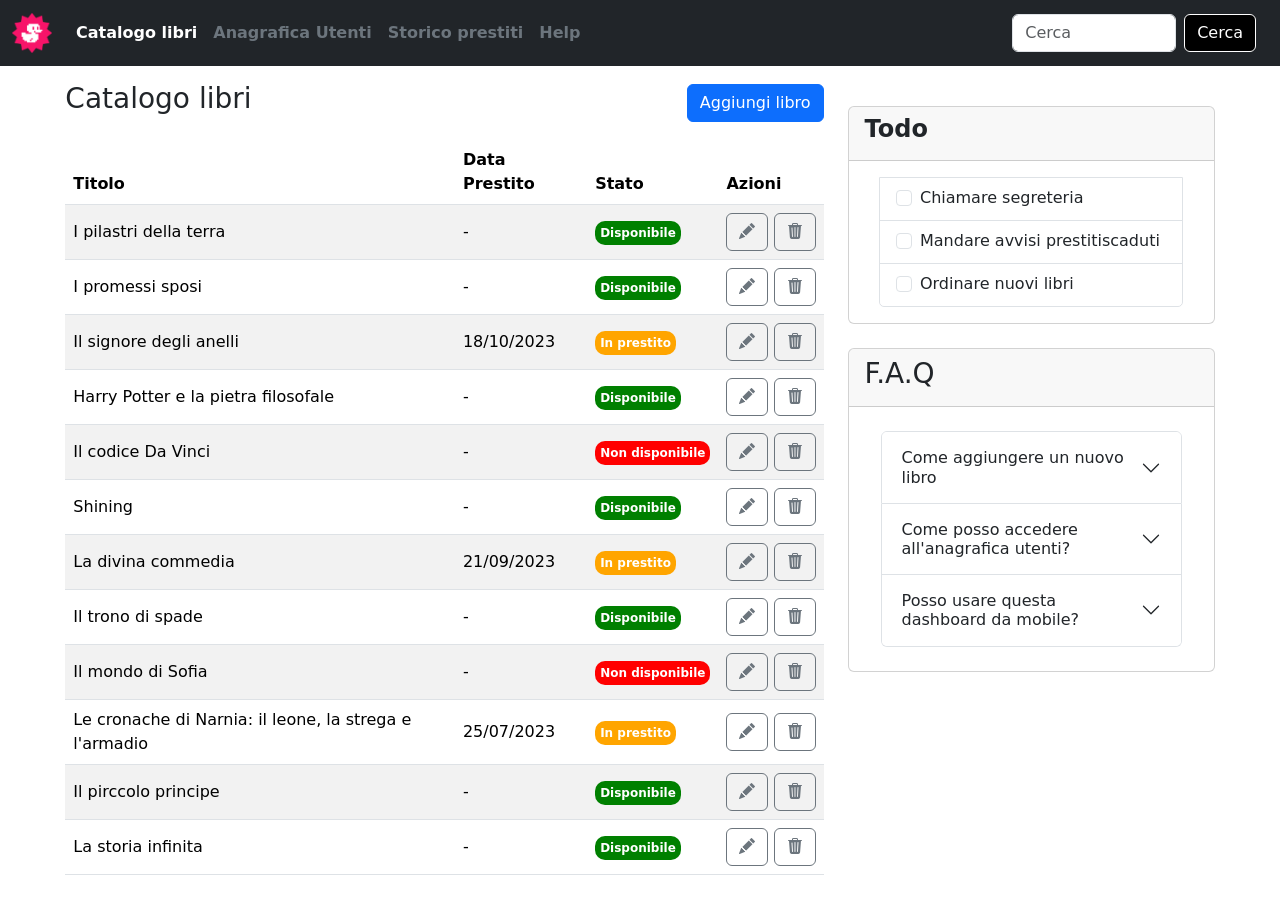
==== index.htm @ d7eb70a1 "Sistemati commenti html per migliorare la leggibilità del codice" ====
<!DOCTYPE html>
<html lang="it">

<head>
    <meta charset="UTF-8">
    <meta name="viewport" content="width=device-width, initial-scale=1.0">
    <!--
        Collegament bootstrap CSS
    -->
    <link href="https://cdn.jsdelivr.net/npm/bootstrap@5.3.3/dist/css/bootstrap.min.css" rel="stylesheet"
        integrity="sha384-QWTKZyjpPEjISv5WaRU9OFeRpok6YctnYmDr5pNlyT2bRjXh0JMhjY6hW+ALEwIH" crossorigin="anonymous">

    <!--
            Collegamento bootstrap icone
        -->
    <link rel="stylesheet" href="https://cdn.jsdelivr.net/npm/bootstrap-icons@1.13.1/font/bootstrap-icons.min.css">

    <!--
        Collegamento CSS
    -->
    <link rel="stylesheet" href="./css/style.css">
    <title>Document</title>
</head>

<body>
    <header>
        <!--
            NAVBAR
        -->
        <nav class="navbar navbar-expand-lg bg-dark mb-3 ">
            <div class="container-fluid">
                <a class="navbar-brand" href="#">
                    <img src="./img/duck.png" alt="Icona papera" width="40" height="40">
                </a>
                <button class="navbar-toggler" type="button" data-bs-toggle="collapse" data-bs-target="#navbarNav"
                    aria-controls="navbarNav" aria-expanded="false" aria-label="Toggle navigation">
                    <span class="navbar-toggler-icon"></span>
                </button>
                <div class="collapse navbar-collapse" id="navbarNav">
                    <ul class="navbar-nav text-nowrap">
                        <li class="nav-item ">
                            <a class="nav-link active" aria-current="page" href="#">Catalogo libri</a>
                        </li>
                        <li class="nav-item">
                            <a class="nav-link" href="#">Anagrafica Utenti</a>
                        </li>
                        <li class="nav-item">
                            <a class="nav-link" href="#">Storico prestiti</a>
                        </li>
                        <li class="nav-item">
                            <a class="nav-link" href="#">Help</a>
                        </li>
                    </ul>
                    <div class="container-fluid">
                        <form class="d-flex justify-content-end form-navbar" role="search">
                            <input class="form-control me-2 w-25" type="search" placeholder="Cerca"
                                aria-label="Search" />
                            <button class="btn btn-outline-success" type="submit">Cerca</button>
                        </form>
                    </div>
                </div>
            </div>
        </nav>
    </header>
    <main>
        <!--
            LIBRI DISPONIBILI
        -->
        <div class="wrapper col 12 col-lg-11 m-auto pb-3">
            <section class="library-table container col-12 col-md-12 col-lg-8">
                <header class="d-flex justify-content-between align-items-center">
                    <h3>Catalogo libri</h3>
                    <button type="button" class="btn btn-primary">Aggiungi libro</button>
                </header>
                <div class="table-responsive">
                    <table class="table table-striped table-hover mt-3">
                        <thead class="table-default">
                            <tr>
                                <th scope="col" class="title-column">Titolo</th>
                                <th scope="col" class="date-column d-none d-md-table-cell">Data Prestito</th>
                                <th scope="col" class="status-column">Stato</th>
                                <th scope="col" class="actions-column">Azioni</th>
                            </tr>
                        </thead>
                        <tbody>
                            <tr>
                                <td class="title-book">I pilastri della terra</td>
                                <td class="status-column d-none d-md-table-cell">-</td>
                                <td class="fw-bold">
                                    <span class="status-available">Disponibile</span>
                                </td>
                                <td>
                                    <div class="btn-table-contain text-nowrap">
                                        <button type="button" class="btn btn-outline-secondary">
                                            <i class="bi bi-pencil-fill"></i>
                                        </button>
                                        <button type="button" class="btn btn-outline-secondary">
                                            <i class="bi bi-trash3-fill"></i>
                                        </button>
                                    </div>
                                </td>
                            </tr>
                            <tr>
                                <td class="title-book">I promessi sposi</td>
                                <td class="date-column d-none d-md-table-cell">-</td>
                                <td class="fw-bold">
                                    <span class="status-available">Disponibile</span>
                                </td>
                                <td>
                                    <div class="btn-table-contain ">
                                        <button type="button" class="btn btn-outline-secondary">
                                            <i class="bi bi-pencil-fill"></i>
                                        </button>
                                        <button type="button" class="btn btn-outline-secondary">
                                            <i class="bi bi-trash3-fill"></i>
                                        </button>
                                    </div>
                                </td>
                            </tr>
                            <tr>
                                <td class="title-book">Il signore degli anelli</td>
                                <td class="date-column d-none d-md-table-cell">18/10/2023</td>
                                <td class="fw-bold">
                                    <span class="status-on-loan">In prestito</span>
                                </td>
                                <td>
                                    <div class="btn-table-contain">
                                        <button type="button" class="btn btn-outline-secondary">
                                            <i class="bi bi-pencil-fill"></i>
                                        </button>
                                        <button type="button" class="btn btn-outline-secondary">
                                            <i class="bi bi-trash3-fill"></i>
                                        </button>
                                    </div>
                                </td>
                            </tr>
                            <tr>
                                <td class="title-book">Harry Potter e la pietra filosofale</td>
                                <td class="date-column d-none d-md-table-cell">-</td>
                                <td class="fw-bold">
                                    <span class="status-available">Disponibile</span>
                                </td>
                                <td>
                                    <div class="btn-table-contain">
                                        <button type="button" class="btn btn-outline-secondary">
                                            <i class="bi bi-pencil-fill"></i>
                                        </button>
                                        <button type="button" class="btn btn-outline-secondary">
                                            <i class="bi bi-trash3-fill"></i>
                                        </button>
                                    </div>
                                </td>
                            </tr>
                            <tr>
                                <td class="title-book">Il codice Da Vinci</td>
                                <td class="date-column d-none d-md-table-cell">-</td>
                                <td class="fw-bold">
                                    <span class="status-sold-out">Non disponibile</span>
                                </td>
                                <td>
                                    <div class="btn-table-contain">
                                        <button type="button" class="btn btn-outline-secondary">
                                            <i class="bi bi-pencil-fill"></i>
                                        </button>
                                        <button type="button" class="btn btn-outline-secondary">
                                            <i class="bi bi-trash3-fill"></i>
                                        </button>
                                    </div>
                                </td>
                            </tr>
                            <tr>
                                <td class="title-book">Shining</td>
                                <td class="date-column d-none d-md-table-cell">-</td>
                                <td class="fw-bold">
                                    <span class="status-available">Disponibile</span>
                                </td>
                                <td>
                                    <div class="btn-table-contain">
                                        <button type="button" class="btn btn-outline-secondary">
                                            <i class="bi bi-pencil-fill"></i>
                                        </button>
                                        <button type="button" class="btn btn-outline-secondary">
                                            <i class="bi bi-trash3-fill"></i>
                                        </button>
                                    </div>
                                </td>
                            </tr>
                            <tr>
                                <td class="title-book">La divina commedia</td>
                                <td class="date-column d-none d-md-table-cell">21/09/2023</td>
                                <td class="fw-bold">
                                    <span class="status-on-loan">In prestito</span>
                                </td>
                                <td>
                                    <div class="btn-table-contain">
                                        <button type="button" class="btn btn-outline-secondary">
                                            <i class="bi bi-pencil-fill"></i>
                                        </button>
                                        <button type="button" class="btn btn-outline-secondary">
                                            <i class="bi bi-trash3-fill"></i>
                                        </button>
                                    </div>
                                </td>
                            </tr>
                            <tr>
                                <td class="title-book">Il trono di spade</td>
                                <td class="date-column d-none d-md-table-cell">-</td>
                                <td class="fw-bold">
                                    <span class="status-available">Disponibile</span>
                                </td>
                                <td>
                                    <div class="btn-table-contain">
                                        <button type="button" class="btn btn-outline-secondary">
                                            <i class="bi bi-pencil-fill"></i>
                                        </button>
                                        <button type="button" class="btn btn-outline-secondary">
                                            <i class="bi bi-trash3-fill"></i>
                                        </button>
                                    </div>
                                </td>
                            </tr>
                            <tr>
                                <td class="title-book">Il mondo di Sofia</td>
                                <td class="date-column d-none d-md-table-cell">-</td>
                                <td class="fw-bold">
                                    <span class="status-sold-out">Non disponibile</span>
                                </td>
                                <td>
                                    <div class="btn-table-contain">
                                        <button type="button" class="btn btn-outline-secondary">
                                            <i class="bi bi-pencil-fill"></i>
                                        </button>
                                        <button type="button" class="btn btn-outline-secondary">
                                            <i class="bi bi-trash3-fill"></i>
                                        </button>
                                    </div>
                                </td>
                            </tr>
                            <tr>
                                <td class="title-book">Le cronache di Narnia: il leone, la strega e l'armadio</td>
                                <td class="date-column d-none d-md-table-cell">25/07/2023</td>
                                <td class="fw-bold">
                                    <span class="status-on-loan">In prestito</span>
                                </td>
                                <td>
                                    <div class="btn-table-contain">
                                        <button type="button" class="btn btn-outline-secondary">
                                            <i class="bi bi-pencil-fill"></i>
                                        </button>
                                        <button type="button" class="btn btn-outline-secondary">
                                            <i class="bi bi-trash3-fill"></i>
                                        </button>
                                    </div>
                                </td>
                            </tr>
                            <tr>
                                <td class="title-book">Il pirccolo principe</td>
                                <td class="date-column d-none d-md-table-cell">-</td>
                                <td class="fw-bold">
                                    <span class="status-available">Disponibile</span>
                                </td>
                                <td>
                                    <div class="btn-table-contain">
                                        <button type="button" class="btn btn-outline-secondary">
                                            <i class="bi bi-pencil-fill"></i>
                                        </button>
                                        <button type="button" class="btn btn-outline-secondary">
                                            <i class="bi bi-trash3-fill"></i>
                                        </button>
                                    </div>
                                </td>
                            </tr>
                            <tr>
                                <td class="title-book">La storia infinita</td>
                                <td class="date-column d-none d-md-table-cell">-</td>
                                <td class="fw-bold">
                                    <span class="status-available">Disponibile</span>
                                </td>
                                <td>
                                    <div class="btn-table-contain">
                                        <button type="button" class="btn btn-outline-secondary">
                                            <i class="bi bi-pencil-fill"></i>
                                        </button>
                                        <button type="button" class="btn btn-outline-secondary">
                                            <i class="bi bi-trash3-fill"></i>
                                        </button>
                                    </div>
                                </td>
                            </tr>
                        </tbody>
                    </table>
                </div>
            </section>
            <!--
                CARD TODO
            -->
            <div class="col 12 col-lg-4">
                <section class="card-to-do container mt-4">
                    <div class="card">
                        <div class="card-header">
                            <h4 class="fw-bold">Todo</h4>
                        </div>
                        <ul class="list-group list-group-flush col-10 mx-auto mt-3 mb-3 border ">
                            <li class="list-group-item">
                                <div class="form-check">
                                    <input class="form-check-input" type="checkbox" value="" id="checkDefault">
                                    <label class="form-check-label" for="checkDefault">
                                        <span>Chiamare segreteria</span>
                                    </label>
                                </div>
                            </li>
                            <li class="list-group-item">
                                <div class="form-check">
                                    <input class="form-check-input" type="checkbox" value="" id="checkDefault">
                                    <label class="form-check-label" for="checkDefault">
                                        <span>Mandare avvisi prestitiscaduti</span>
                                    </label>
                                </div>
                            </li>
                            <li class="list-group-item">
                                <div class="form-check">
                                    <input class="form-check-input" type="checkbox" value="" id="checkDefault">
                                    <label class="form-check-label" for="checkDefault">
                                        <span>Ordinare nuovi libri</span>
                                    </label>
                                </div>
                            </li>
                        </ul>
                    </div>
                </section>
                <!--
                    F.A.Q.
                -->
                <section class="card-faq container mt-4">
                    <div class="card">
                        <div class="card-header">
                            <h3>F.A.Q</h3>
                        </div>
                        <ul class="list-group list-group-flush p-3">
                            <li class="list-group-item">
                                <div class="accordion" id="accordionExample">
                                    <div class="accordion-item">
                                        <h2 class="accordion-header">
                                            <button class="accordion-button collapsed" type="button"
                                                data-bs-toggle="collapse" data-bs-target="#collapseOne"
                                                aria-expanded="true" aria-controls="collapseOne">
                                                Come aggiungere un nuovo libro
                                            </button>
                                        </h2>
                                        <div id="collapseOne" class="accordion-collapse collapse"
                                            data-bs-parent="#accordionExample">
                                            <div class="accordion-body">
                                                <strong>This is the first item’s accordion body.</strong> It is shown by
                                                default, until the collapse plugin adds the appropriate classes that we
                                                use
                                                to
                                                style each element. These classes control the overall appearance, as
                                                well as
                                                the
                                                showing and hiding via CSS transitions. You can modify any of this with
                                                custom
                                                CSS or overriding our default variables. It’s also worth noting that
                                                just
                                                about
                                                any HTML can go within the <code>.accordion-body</code>, though the
                                                transition
                                                does limit overflow.
                                            </div>
                                        </div>
                                    </div>
                                    <div class="accordion-item">
                                        <h2 class="accordion-header">
                                            <button class="accordion-button collapsed" type="button"
                                                data-bs-toggle="collapse" data-bs-target="#collapseTwo"
                                                aria-expanded="false" aria-controls="collapseTwo">
                                                Come posso accedere all'anagrafica utenti?
                                            </button>
                                        </h2>
                                        <div id="collapseTwo" class="accordion-collapse collapse"
                                            data-bs-parent="#accordionExample">
                                            <div class="accordion-body">
                                                <strong>This is the second item’s accordion body.</strong> It is hidden
                                                by
                                                default, until the collapse plugin adds the appropriate classes that we
                                                use
                                                to
                                                style each element. These classes control the overall appearance, as
                                                well as
                                                the
                                                showing and hiding via CSS transitions. You can modify any of this with
                                                custom
                                                CSS or overriding our default variables. It’s also worth noting that
                                                just
                                                about
                                                any HTML can go within the <code>.accordion-body</code>, though the
                                                transition
                                                does limit overflow.
                                            </div>
                                        </div>
                                    </div>
                                    <div class="accordion-item">
                                        <h2 class="accordion-header">
                                            <button class="accordion-button collapsed" type="button"
                                                data-bs-toggle="collapse" data-bs-target="#collapseThree"
                                                aria-expanded="false" aria-controls="collapseThree">
                                                Posso usare questa dashboard da mobile?
                                            </button>
                                        </h2>
                                        <div id="collapseThree" class="accordion-collapse collapse"
                                            data-bs-parent="#accordionExample">
                                            <div class="accordion-body">
                                                <strong>This is the third item’s accordion body.</strong> It is hidden
                                                by
                                                default, until the collapse plugin adds the appropriate classes that we
                                                use
                                                to
                                                style each element. These classes control the overall appearance, as
                                                well as
                                                the
                                                showing and hiding via CSS transitions. You can modify any of this with
                                                custom
                                                CSS or overriding our default variables. It’s also worth noting that
                                                just
                                                about
                                                any HTML can go within the <code>.accordion-body</code>, though the
                                                transition
                                                does limit overflow.
                                            </div>
                                        </div>
                                    </div>
                                </div>
                            </li>
                        </ul>
                    </div>
                </section>
            </div>
        </div>
    </main>
    <script src="https://cdn.jsdelivr.net/npm/bootstrap@5.3.3/dist/js/bootstrap.bundle.min.js"
        integrity="sha384-YvpcrYf0tY3lHB60NNkmXc5s9fDVZLESaAA55NDzOxhy9GkcIdslK1eN7N6jIeHz"
        crossorigin="anonymous"></script>
</body>

</html>
---- css/style.css ----
/*
    ====================================
    NAVBAR
    ====================================
*/

.navbar {
    font-weight: bold;
}

.navbar button {
    background-color: #000;
    color: #fff;
    border: 1px solid #fff;
    transition: all 0.3s ease;
}

.navbar button:hover {
    background-color: #6c757d;
    color: #000;
    border-color: #000;
}

.navbar-toggler {
    border: 1px solid #6c757d;
}

.navbar-toggler-icon {
    background-image: url("data:image/svg+xml,%3csvg xmlns='http://www.w3.org/2000/svg' viewBox='0 0 30 30'%3e%3cpath stroke='rgba%28108, 117, 125, 1%29' stroke-linecap='round' stroke-miterlimit='10' stroke-width='2' d='M4 7h22M4 15h22M4 23h22'/%3e%3c/svg%3e") !important;
}

.navbar-nav {
    --bs-nav-link-color: #6c757d;
}

.nav-link:focus,
.nav-link:hover {
    --bs-nav-link-hover-color: #fff;
    transition: color 0.3s ease;
}

.navbar-nav .nav-link.active,
.navbar-nav .nav-link.show {
    --bs-navbar-active-color: #fff;
}

/*
    =======================================
    LISTA LIBRI
    =======================================
*/

.status-available,
.status-on-loan,
.status-sold-out {
    color: #fff;
    border-radius: 10px;
    padding: 5px;
    text-align: center;
    font-size: 12px;
}

.status-available {
    background-color: green;
}

.status-on-loan {
    background-color: orange;
}

.status-sold-out {
    background-color: red;
    white-space: nowrap;
}

.table-responsive td {
    vertical-align: middle;
}

@media screen and (min-width:992px) {
    .wrapper {
        display: flex;
    }
}
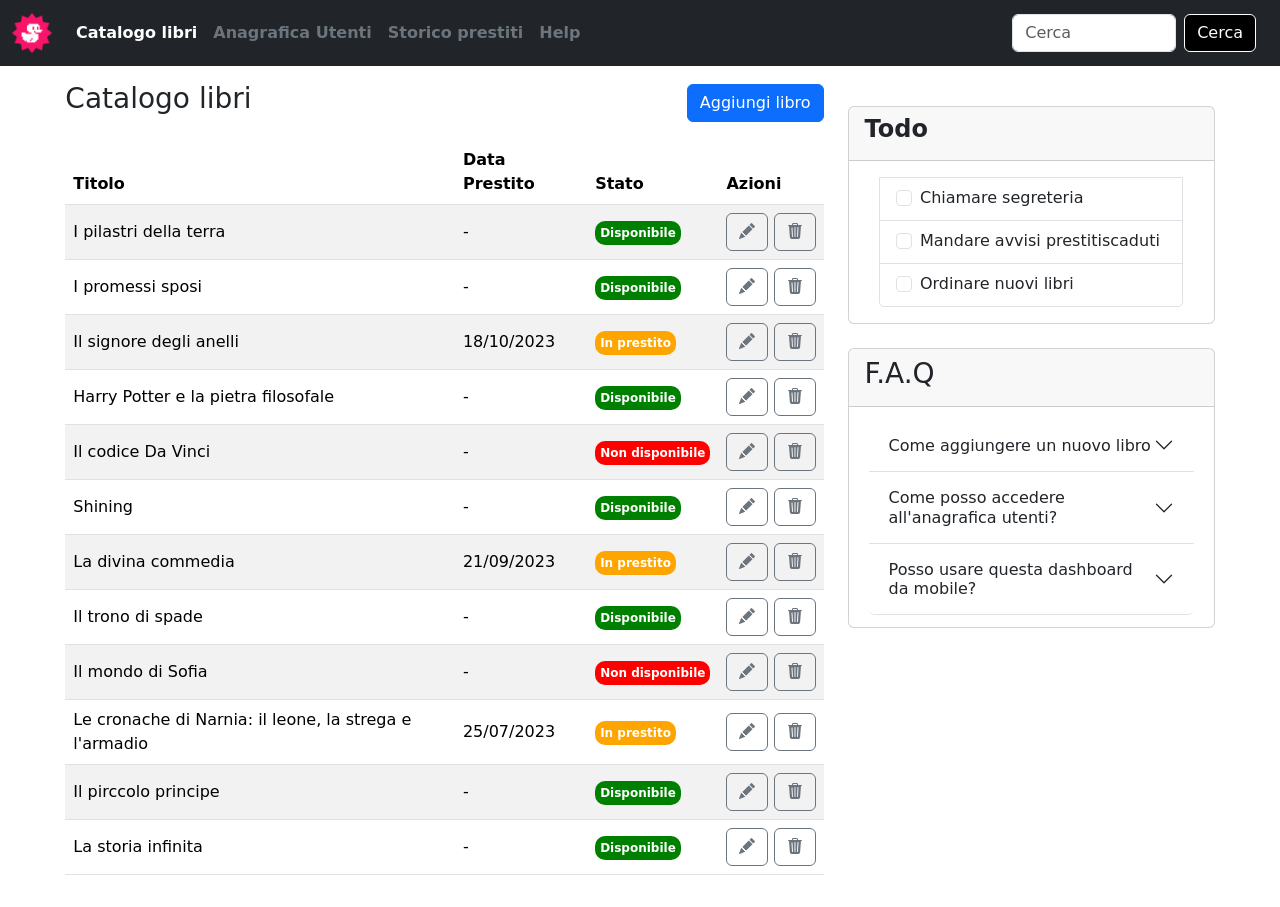
==== commit 805a3912: "Migliorato il padding nella seconda card e rimossi bordi laterali e superiori dagli item dell'accord" ====
--- a/index.htm
+++ b/index.htm
@@ -336,10 +336,10 @@
                         <div class="card-header">
                             <h3>F.A.Q</h3>
                         </div>
-                        <ul class="list-group list-group-flush p-3">
+                        <ul class="list-group list-group-flush p-1">
                             <li class="list-group-item">
-                                <div class="accordion" id="accordionExample">
-                                    <div class="accordion-item">
+                                <div class="accordion " id="accordionExample">
+                                    <div class="accordion-item border-start-0 border-top-0 border-end-0">
                                         <h2 class="accordion-header">
                                             <button class="accordion-button collapsed" type="button"
                                                 data-bs-toggle="collapse" data-bs-target="#collapseOne"
@@ -368,7 +368,7 @@
                                             </div>
                                         </div>
                                     </div>
-                                    <div class="accordion-item">
+                                    <div class="accordion-item border-start-0 border-top-0 border-end-0">
                                         <h2 class="accordion-header">
                                             <button class="accordion-button collapsed" type="button"
                                                 data-bs-toggle="collapse" data-bs-target="#collapseTwo"
@@ -398,7 +398,7 @@
                                             </div>
                                         </div>
                                     </div>
-                                    <div class="accordion-item">
+                                    <div class="accordion-item border-start-0 border-top-0 border-end-0">
                                         <h2 class="accordion-header">
                                             <button class="accordion-button collapsed" type="button"
                                                 data-bs-toggle="collapse" data-bs-target="#collapseThree"
--- a/css/style.css
+++ b/css/style.css
@@ -80,5 +80,6 @@
 @media screen and (min-width:992px) {
     .wrapper {
         display: flex;
+        max-width: 1200px;
     }
 }
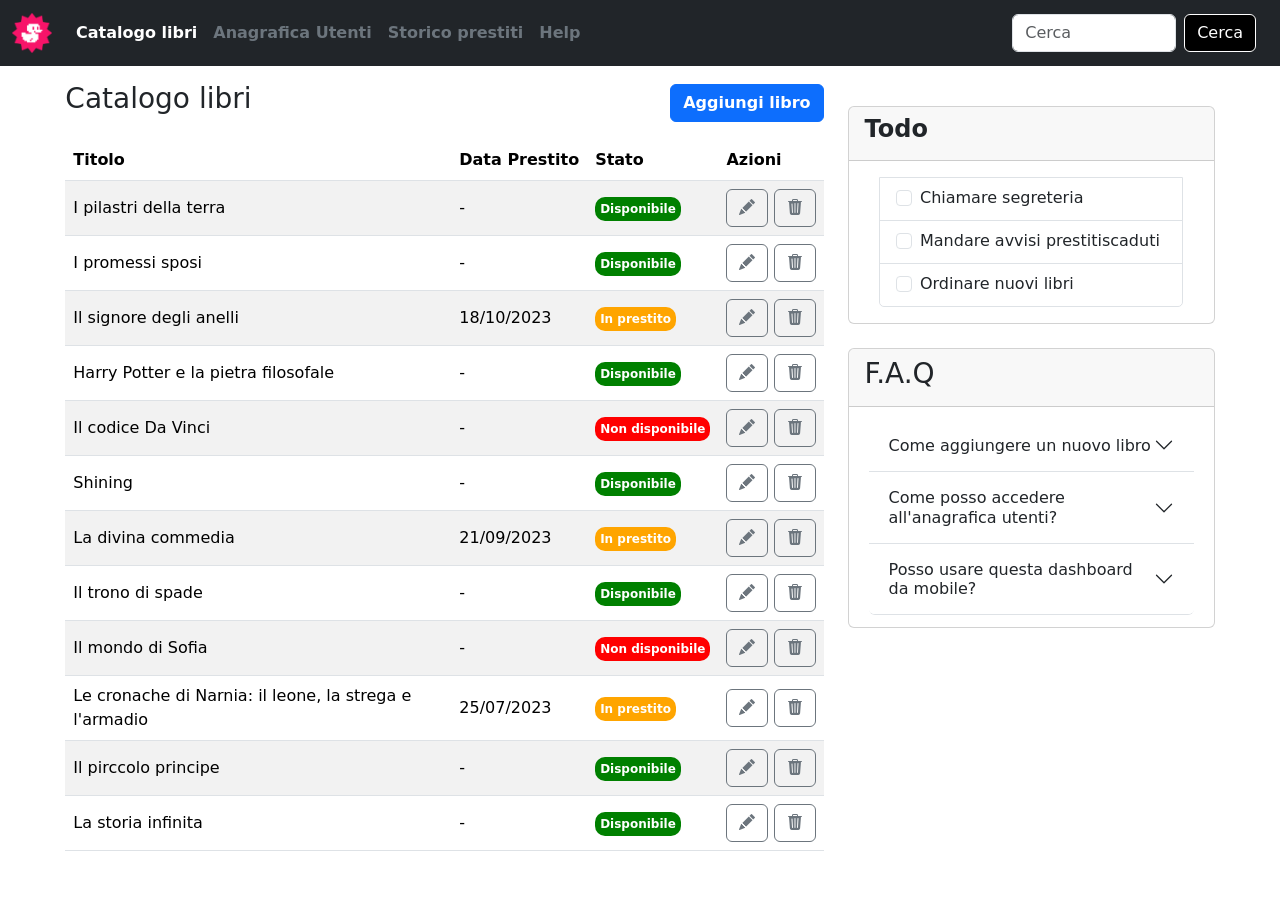
==== commit e442985b: "Aggiunto grassetto al bottone aggiungi libro" ====
--- a/index.htm
+++ b/index.htm
@@ -19,7 +19,7 @@
         Collegamento CSS
     -->
     <link rel="stylesheet" href="./css/style.css">
-    <title>Document</title>
+    <title>Bootstrap Dashboard</title>
 </head>
 
 <body>
@@ -70,7 +70,7 @@
             <section class="library-table container col-12 col-md-12 col-lg-8">
                 <header class="d-flex justify-content-between align-items-center">
                     <h3>Catalogo libri</h3>
-                    <button type="button" class="btn btn-primary">Aggiungi libro</button>
+                    <button type="button" class="btn btn-primary btn-add-book">Aggiungi libro</button>
                 </header>
                 <div class="table-responsive">
                     <table class="table table-striped table-hover mt-3">
--- a/css/style.css
+++ b/css/style.css
@@ -44,6 +44,14 @@
     --bs-navbar-active-color: #fff;
 }
 
+.date-column {
+    white-space: nowrap;
+}
+
+.btn-add-book {
+    font-weight: bold;
+}
+
 /*
     =======================================
     LISTA LIBRI
@@ -77,6 +85,42 @@
     vertical-align: middle;
 }
 
+/*
+    =========================
+    ACCORDION
+    =========================
+*/
+
+.accordion-button:not(.collapsed) {
+    background-color: #f8f9fa;
+    box-shadow: none;
+}
+
+.accordion-button:focus {
+    box-shadow: none;
+}
+
+.accordion-button:active {
+    box-shadow: none;
+}
+
+/*
+    ===========================
+    CHECKBOX
+    ===========================
+*/
+
+.form-check-input:focus {
+    box-shadow: none;
+    border-color: #dee2e6;
+}
+
+/*
+    ===============================
+    MEDIA QUERY
+    ===============================
+*/
+
 @media screen and (min-width:992px) {
     .wrapper {
         display: flex;
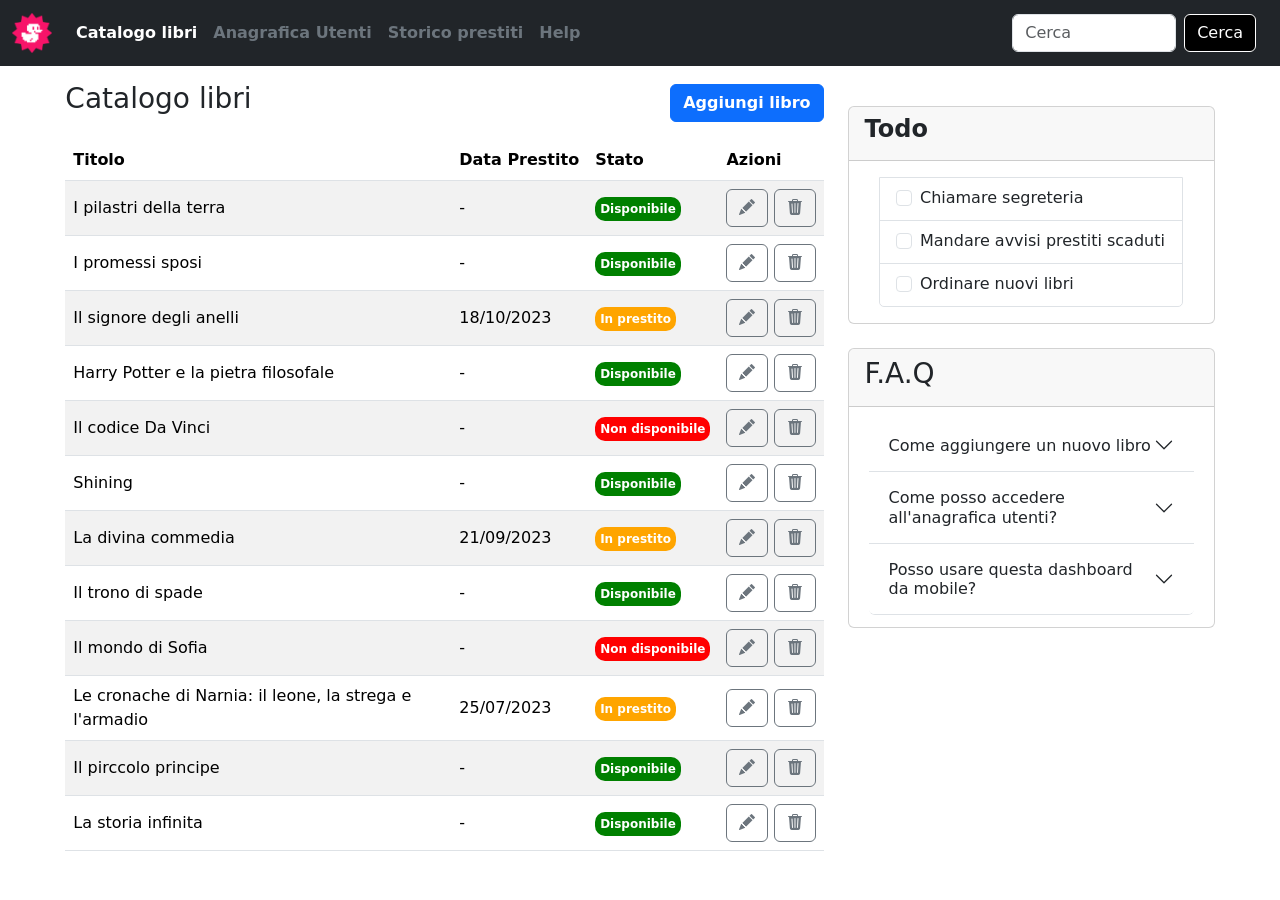
==== commit 579b9bfd: "Fix: corretto spazio nel secondo check" ====
--- a/index.htm
+++ b/index.htm
@@ -311,15 +311,15 @@
                             </li>
                             <li class="list-group-item">
                                 <div class="form-check">
-                                    <input class="form-check-input" type="checkbox" value="" id="checkDefault">
+                                    <input class="form-check-input" type="checkbox" value="" id="checkDefault2">
                                     <label class="form-check-label" for="checkDefault">
-                                        <span>Mandare avvisi prestitiscaduti</span>
+                                        <span>Mandare avvisi prestiti scaduti</span>
                                     </label>
                                 </div>
                             </li>
                             <li class="list-group-item">
                                 <div class="form-check">
-                                    <input class="form-check-input" type="checkbox" value="" id="checkDefault">
+                                    <input class="form-check-input" type="checkbox" value="" id="checkDefault3">
                                     <label class="form-check-label" for="checkDefault">
                                         <span>Ordinare nuovi libri</span>
                                     </label>
--- a/css/style.css
+++ b/css/style.css
@@ -8,7 +8,7 @@
     font-weight: bold;
 }
 
-.navbar button {
+.navbar .btn-outline-success {
     background-color: #000;
     color: #fff;
     border: 1px solid #fff;
@@ -23,10 +23,16 @@
 
 .navbar-toggler {
     border: 1px solid #6c757d;
+    transition: all 0.3s ease;
 }
 
 .navbar-toggler-icon {
     background-image: url("data:image/svg+xml,%3csvg xmlns='http://www.w3.org/2000/svg' viewBox='0 0 30 30'%3e%3cpath stroke='rgba%28108, 117, 125, 1%29' stroke-linecap='round' stroke-miterlimit='10' stroke-width='2' d='M4 7h22M4 15h22M4 23h22'/%3e%3c/svg%3e") !important;
+}
+
+.navbar-toggler:hover .navbar-toggler-icon {
+    background-image: url("data:image/svg+xml,%3csvg xmlns='http://www.w3.org/2000/svg' viewBox='0 0 30 30'%3e%3cpath stroke='black' stroke-linecap='round' stroke-miterlimit='10' stroke-width='2' d='M4 7h22M4 15h22M4 23h22'/%3e%3c/svg%3e") !important;
+
 }
 
 .navbar-nav {
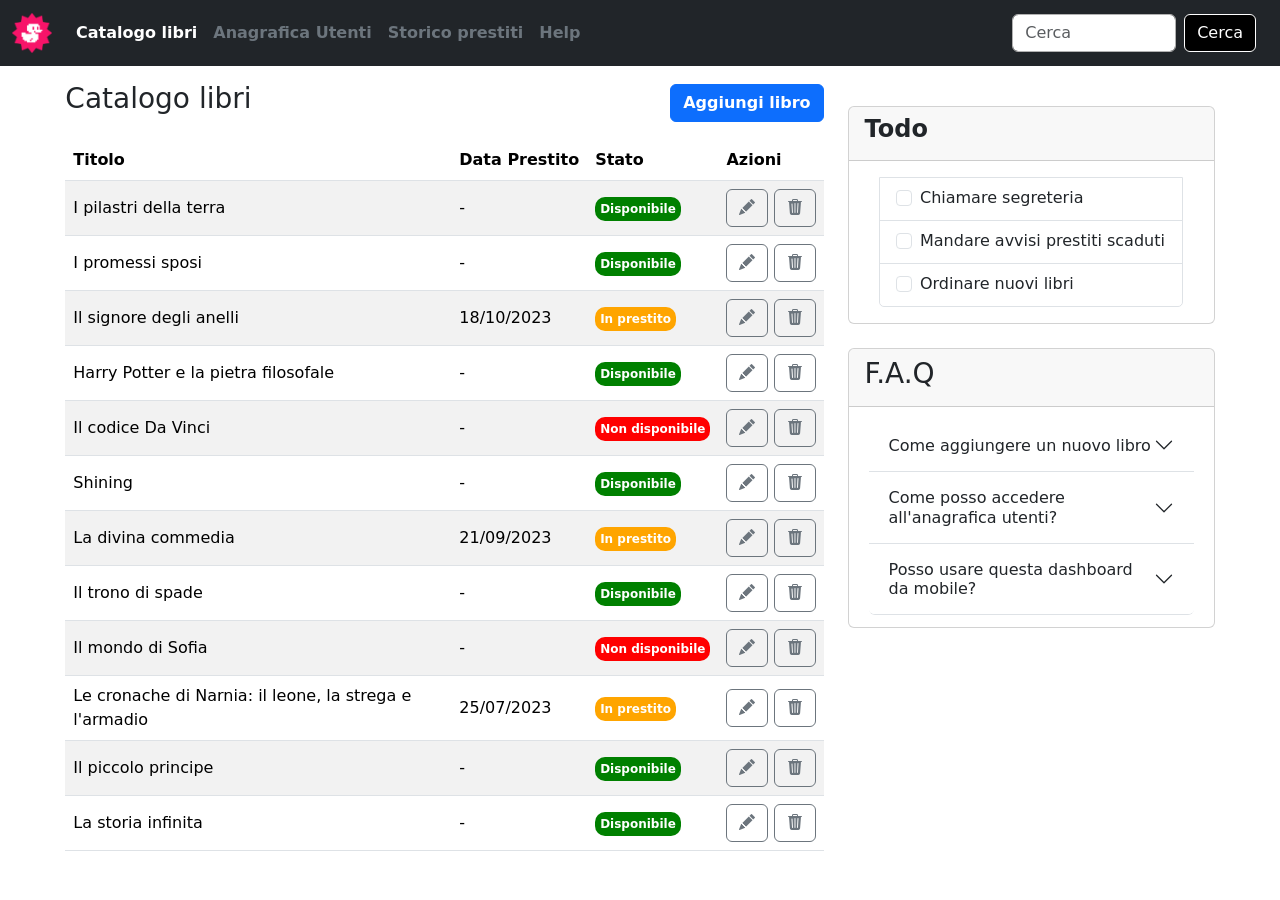
==== commit abadefa1: "Fix. errore di battitura nel titolo il piccolo principe" ====
--- a/index.htm
+++ b/index.htm
@@ -70,7 +70,7 @@
             <section class="library-table container col-12 col-md-12 col-lg-8">
                 <header class="d-flex justify-content-between align-items-center">
                     <h3>Catalogo libri</h3>
-                    <button type="button" class="btn btn-primary btn-add-book">Aggiungi libro</button>
+                    <a href="./new-book.html" class="btn btn-primary btn-add-book">Aggiungi libro</a>
                 </header>
                 <div class="table-responsive">
                     <table class="table table-striped table-hover mt-3">
@@ -254,7 +254,7 @@
                                 </td>
                             </tr>
                             <tr>
-                                <td class="title-book">Il pirccolo principe</td>
+                                <td class="title-book">Il piccolo principe</td>
                                 <td class="date-column d-none d-md-table-cell">-</td>
                                 <td class="fw-bold">
                                     <span class="status-available">Disponibile</span>
--- a/css/style.css
+++ b/css/style.css
@@ -112,13 +112,59 @@
 
 /*
     ===========================
-    CHECKBOX
+    CHECKBOX PAGINA PRINCIPALE
     ===========================
 */
 
 .form-check-input:focus {
     box-shadow: none;
     border-color: #dee2e6;
+}
+
+/*
+    ===============================
+    TEXT AREA PAGINA NEW BOOK
+    ===============================
+*/
+
+.separator {
+    max-width: 95%;
+    margin: 0 auto;
+}
+
+.notes-txt-area {
+    min-height: 100px !important;
+}
+
+/*
+    ===============================
+    EFFETTI PAGINA NEW BOOK
+    ===============================
+*/
+
+.form-control,
+.form-select {
+    border: 1px solid #b1b1b1;
+    transition: border 0.3s ease;
+}
+
+.form-control:focus,
+.form-select:focus {
+    border-color: #333;
+    box-shadow: 0 4px 12px rgba(0, 0, 0, 0.08);
+}
+
+.form-control::placeholder {
+    transition: all 0.3s ease;
+}
+
+.form-control:focus::placeholder {
+    transform: translateX(8px);
+    opacity: 0.5;
+}
+
+.btn-primary:hover {
+    transform: translateY(-2px);
 }
 
 /*
@@ -132,4 +178,8 @@
         display: flex;
         max-width: 1200px;
     }
+
+    .separator {
+        max-width: 98%;
+    }
 }
